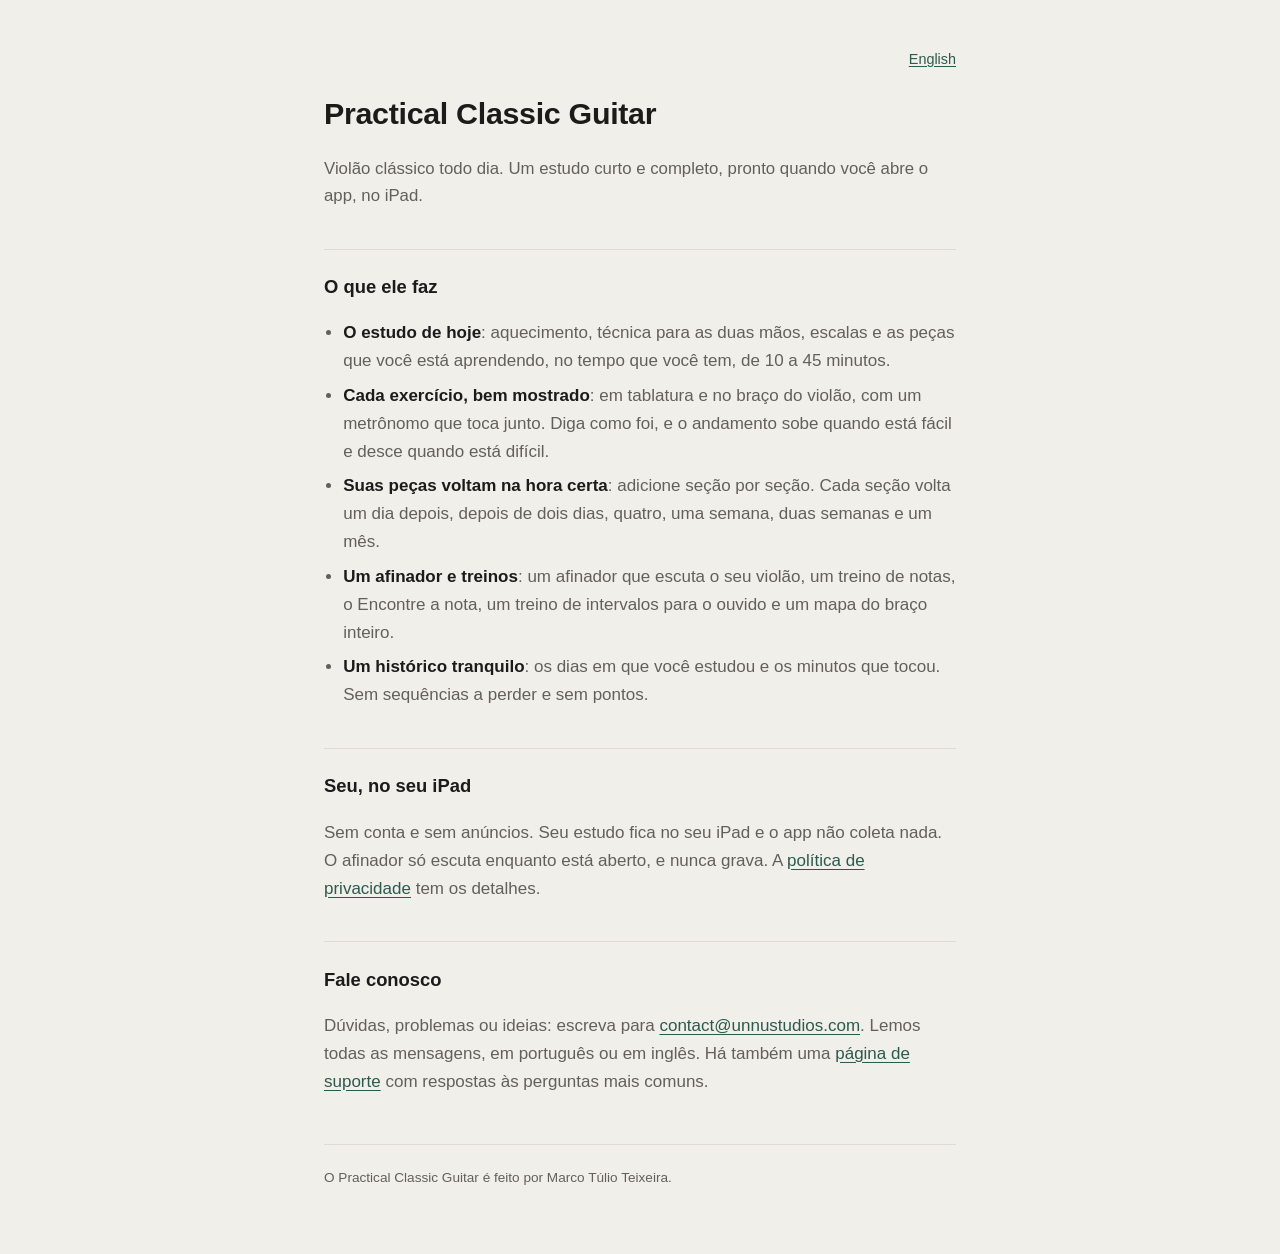
==== pt-br/index.html @ de4f2890 "The public pages: home, support and privacy policy, in English and Portuguese Plain HTML and one sty" ====
<!DOCTYPE html>
<html lang="pt-BR">
<head>
<meta charset="utf-8">
<meta name="viewport" content="width=device-width, initial-scale=1">
<title>Practical Classic Guitar: violão clássico todo dia</title>
<link rel="stylesheet" href="../style.css">
</head>
<body>
<main>

<p class="lang"><a href="../" lang="en" hreflang="en">English</a></p>
<h1>Practical Classic Guitar</h1>
<p class="lead">Violão clássico todo dia. Um estudo curto e completo, pronto quando você abre
o app, no iPad.</p>

<h2>O que ele faz</h2>
<ul>
  <li><strong>O estudo de hoje</strong>: aquecimento, técnica para as duas mãos, escalas e as
      peças que você está aprendendo, no tempo que você tem, de 10 a 45 minutos.</li>
  <li><strong>Cada exercício, bem mostrado</strong>: em tablatura e no braço do violão, com
      um metrônomo que toca junto. Diga como foi, e o andamento sobe quando está fácil e
      desce quando está difícil.</li>
  <li><strong>Suas peças voltam na hora certa</strong>: adicione seção por seção. Cada seção
      volta um dia depois, depois de dois dias, quatro, uma semana, duas semanas e um
      mês.</li>
  <li><strong>Um afinador e treinos</strong>: um afinador que escuta o seu violão, um treino
      de notas, o Encontre a nota, um treino de intervalos para o ouvido e um mapa do braço
      inteiro.</li>
  <li><strong>Um histórico tranquilo</strong>: os dias em que você estudou e os minutos que
      tocou. Sem sequências a perder e sem pontos.</li>
</ul>

<h2>Seu, no seu iPad</h2>
<p>Sem conta e sem anúncios. Seu estudo fica no seu iPad e o app não coleta nada. O afinador
só escuta enquanto está aberto, e nunca grava. A
<a href="privacy.html">política de privacidade</a> tem os detalhes.</p>

<h2>Fale conosco</h2>
<p>Dúvidas, problemas ou ideias: escreva para <a href="mailto:contact@unnustudios.com">contact@unnustudios.com</a>. Lemos todas as mensagens, em português
ou em inglês. Há também uma <a href="support.html">página de suporte</a> com respostas às
perguntas mais comuns.</p>

<footer>
  <p>O Practical Classic Guitar é feito por Marco Túlio Teixeira.</p>
</footer>

</main>
</body>
</html>
---- style.css ----
/* One small stylesheet with no build step, no framework and no fonts to fetch: these pages
   exist to be read and to load from anywhere, including a reviewer's browser on a bad
   connection. Colours are the app's own (Studio), in light and in dark. */

:root {
  --bg: #f1efea;
  --surface: #ffffff;
  --text: #1b1b19;
  --muted: #62605a;
  --accent: #2c5a4c;
  --border: #dedbd3;
}

@media (prefers-color-scheme: dark) {
  :root {
    --bg: #141413;
    --surface: #1e1e1c;
    --text: #edebe6;
    --muted: #a5a29a;
    --accent: #7fb8a4;
    --border: #33322f;
  }
}

* { box-sizing: border-box; }

body {
  margin: 0;
  background: var(--bg);
  color: var(--text);
  font: 17px/1.65 -apple-system, BlinkMacSystemFont, "Segoe UI", Roboto, Helvetica, Arial, sans-serif;
  -webkit-text-size-adjust: 100%;
}

main {
  max-width: 42rem;
  margin: 0 auto;
  padding: 3rem 1.25rem 4rem;
}

h1 {
  font-size: 1.9rem;
  font-weight: 600;
  letter-spacing: -0.01em;
  margin: 0 0 0.5rem;
}

h2 {
  font-size: 1.15rem;
  font-weight: 600;
  margin: 2.4rem 0 0.6rem;
  padding-top: 1.4rem;
  border-top: 1px solid var(--border);
}

h3 {
  font-size: 1rem;
  font-weight: 600;
  margin: 1.6rem 0 0.4rem;
}

p, li { color: var(--muted); }
li { margin-bottom: 0.4rem; }
ul { padding-left: 1.2rem; }

strong { color: var(--text); font-weight: 600; }

a { color: var(--accent); text-decoration: underline; text-underline-offset: 0.15em; }

.lead { font-size: 1.05rem; margin-bottom: 0.5rem; }
.meta { font-size: 0.85rem; margin-top: 0; }
.back { margin: 0 0 1.6rem; font-size: 0.9rem; }
.lang { margin: 0 0 1rem; font-size: 0.9rem; text-align: right; }

footer {
  margin-top: 3rem;
  padding-top: 1.4rem;
  border-top: 1px solid var(--border);
}
footer p { font-size: 0.85rem; margin: 0; }
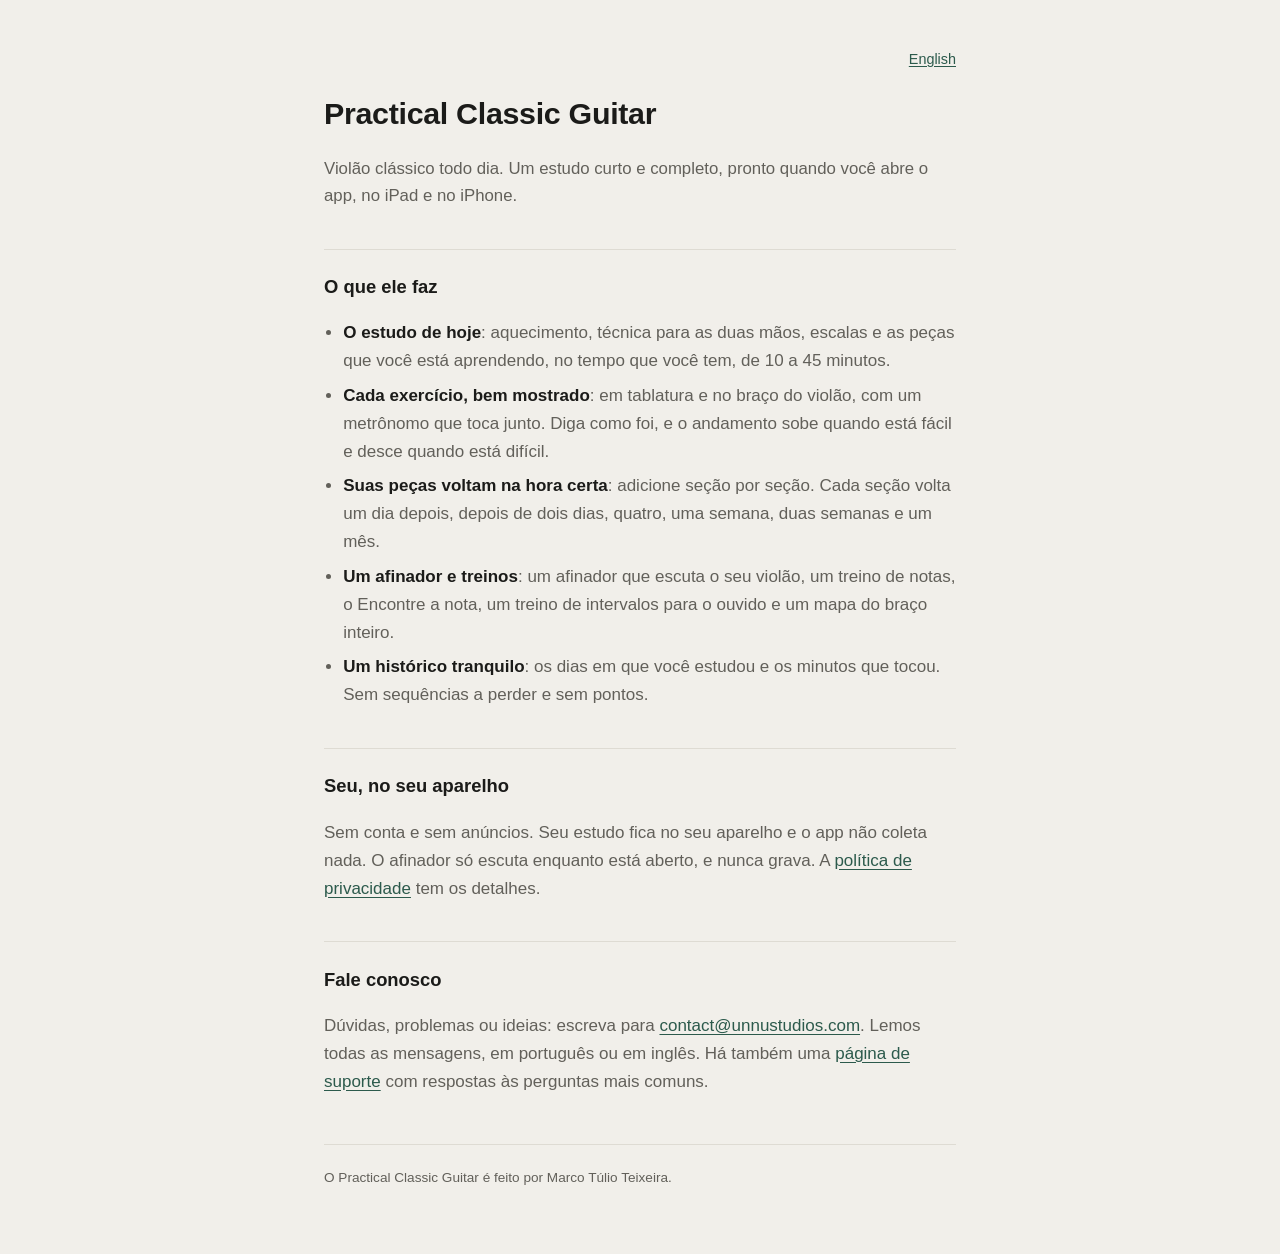
==== commit 9e2f1205: "The app is for iPad and iPhone Co-Authored-By: Claude Fable 5.2 <noreply@anthropic.com>" ====
--- a/pt-br/index.html
+++ b/pt-br/index.html
@@ -12,7 +12,7 @@
 <p class="lang"><a href="../" lang="en" hreflang="en">English</a></p>
 <h1>Practical Classic Guitar</h1>
 <p class="lead">Violão clássico todo dia. Um estudo curto e completo, pronto quando você abre
-o app, no iPad.</p>
+o app, no iPad e no iPhone.</p>
 
 <h2>O que ele faz</h2>
 <ul>
@@ -31,8 +31,8 @@
       tocou. Sem sequências a perder e sem pontos.</li>
 </ul>
 
-<h2>Seu, no seu iPad</h2>
-<p>Sem conta e sem anúncios. Seu estudo fica no seu iPad e o app não coleta nada. O afinador
+<h2>Seu, no seu aparelho</h2>
+<p>Sem conta e sem anúncios. Seu estudo fica no seu aparelho e o app não coleta nada. O afinador
 só escuta enquanto está aberto, e nunca grava. A
 <a href="privacy.html">política de privacidade</a> tem os detalhes.</p>
 
